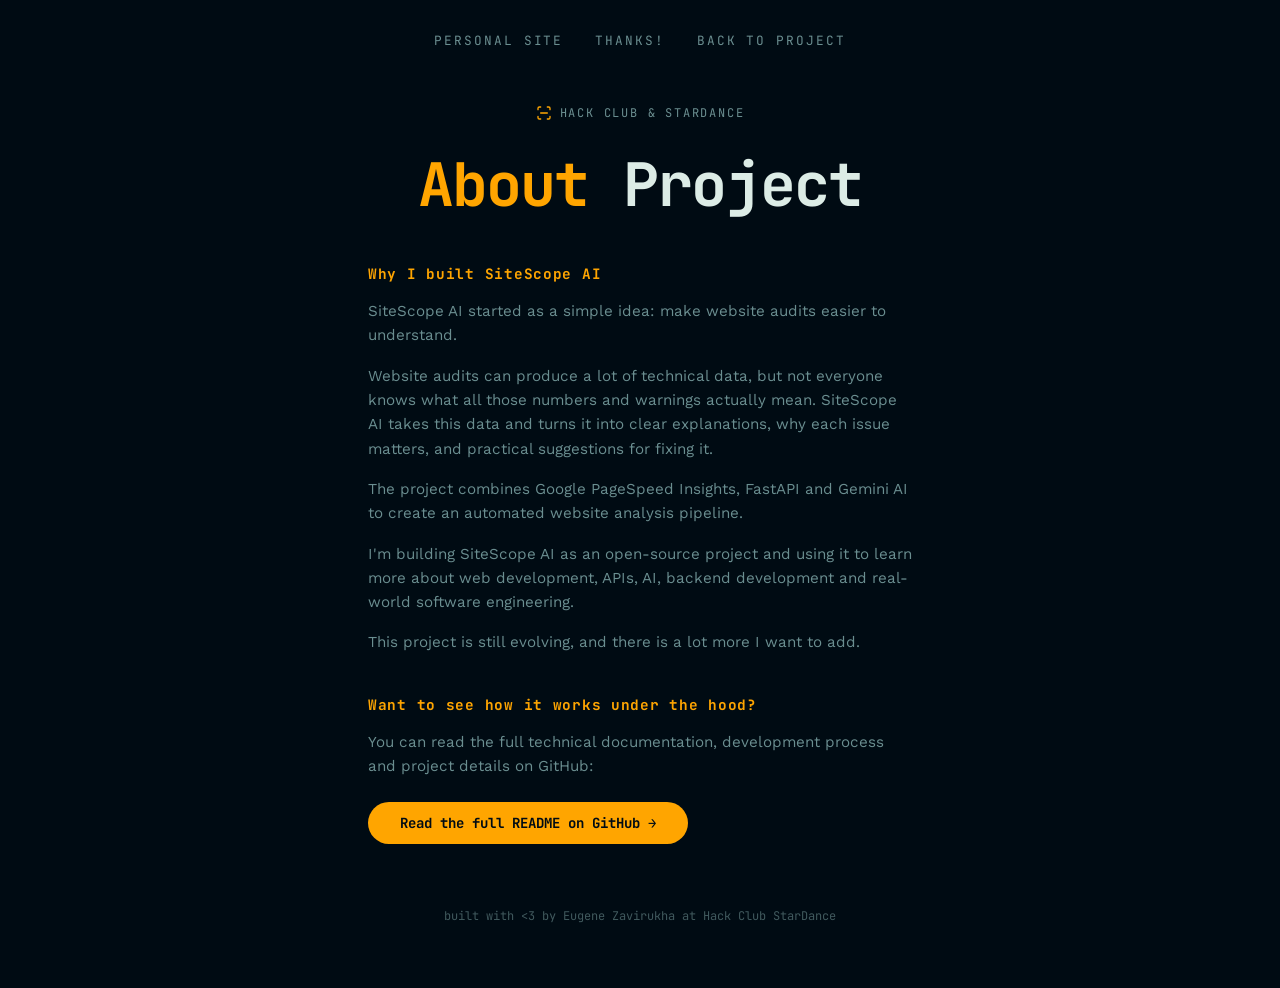
==== frontend/about.html @ 8275fba6 "feat: creat About Project and Thanks pages" ====
<!DOCTYPE html>
<html lang="en">
<head>
    <meta charset="UTF-8" />
    <meta name="viewport" content="width=device-width, initial-scale=1" />
    <title>SiteScope AI — Instant Website Audits</title>
    <meta name="description" content="Drop in any URL and get an instant audit of its SEO, performance, accessibility, and best practices — with a score and fixes." />
    <meta property="og:title" content="SiteScope AI — Instant Website Audits" />
    <meta property="og:description" content="Drop in any URL and get an instant audit of its SEO, performance, accessibility, and best practices." />
    <meta property="og:type" content="website" />
    <link rel="preconnect" href="https://fonts.googleapis.com" />
    <link rel="preconnect" href="https://fonts.gstatic.com" crossorigin />
    <link href="https://fonts.googleapis.com/css2?family=JetBrains+Mono:wght@400;600;700;800&family=Work+Sans:wght@400;500;600&display=swap" rel="stylesheet" />
    <link rel="stylesheet" href="style.css" />
</head>
<body>
    <div class="page">
        <div class="overlay"></div>
        <main class="container">
            <!-- Navigation -->
            <nav class="nav">
                <a href="#" class="nav-link">Personal Site</a>
                <a href="thanks.html" class="nav-link">Thanks!</a>
                <a href="index.html" class="nav-link">Back to Project</a>
            </nav>

            <!-- Header -->
            <div class="badge">
                <svg class="icon icon-primary" viewBox="0 0 24 24" fill="none" stroke="currentColor" stroke-width="2" stroke-linecap="round" stroke-linejoin="round"><path d="M3 7V5a2 2 0 0 1 2-2h2"/><path d="M17 3h2a2 2 0 0 1 2 2v2"/><path d="M21 17v2a2 2 0 0 1-2 2h-2"/><path d="M7 21H5a2 2 0 0 1-2-2v-2"/><path d="M7 12h10"/></svg>
                <span>Hack Club & Stardance</span>
            </div>

            <h1 class="title text-glow">
                <span class="text-primary">About </span><span>Project</span>
            </h1>

            <div class="about-content">
                <h2 class="about-heading">Why I built SiteScope AI</h2>
                <p class="about-text">SiteScope AI started as a simple idea: make website audits easier to understand.</p>
                <p class="about-text">Website audits can produce a lot of technical data, but not everyone knows what all those numbers and warnings actually mean. SiteScope AI takes this data and turns it into clear explanations, why each issue matters, and practical suggestions for fixing it.</p>
                <p class="about-text">The project combines Google PageSpeed Insights, FastAPI and Gemini AI to create an automated website analysis pipeline.</p>
                <p class="about-text">I'm building SiteScope AI as an open-source project and using it to learn more about web development, APIs, AI, backend development and real-world software engineering.</p>
                <p class="about-text">This project is still evolving, and there is a lot more I want to add.</p>

                <h2 class="about-heading">Want to see how it works under the hood?</h2>
                <p class="about-text">You can read the full technical documentation, development process and project details on GitHub:</p>

                <a href="https://github.com/ich-bin-eugenius/sitescope-ai#readme" class="btn-primary about-cta" target="_blank" rel="noopener">Read the full README on GitHub →</a>
            </div>

            <footer class="footer">built with <3 by Eugene Zavirukha at Hack Club StarDance</footer>
        </main>
    </div>

    <script src="script.js"></script>
</body>
</html>
---- frontend/style.css ----
/* Design tokens */
:root {
    --radius: 0.75rem;
    --background: oklch(0.14 0.03 230);
    --foreground: oklch(0.93 0.02 170);
    --card: oklch(0.18 0.035 225);
    --card-foreground: oklch(0.93 0.02 170);
    --primary: oklch(0.80 0.18 70);
    --primary-foreground: oklch(0.14 0.03 230);
    --muted: oklch(0.22 0.03 220);
    --muted-foreground: oklch(0.62 0.04 200);
    --destructive: oklch(0.65 0.22 25);
    --warning: oklch(0.82 0.16 85);
    --success: oklch(0.84 0.17 165);
    --border: oklch(0.28 0.035 215);
    --input: oklch(0.28 0.035 215);
    --font-display: "JetBrains Mono", monospace;
    --font-sans: "Work Sans", sans-serif;
}

* { box-sizing: border-box; border-color: var(--border); }

body {
    margin: 0;
    background-color: var(--background);
    color: var(--foreground);
    font-family: var(--font-sans);
}

/* Layout */
.container {
    position: relative;
    margin: 0 auto;
    max-width: 48rem;
    min-height: 100vh;
    display: flex;
    flex-direction: column;
    align-items: center;
    padding: 2rem 1rem 4rem;
}

/* Navigation */
.nav {
    display: flex;
    justify-content: center;
    align-items: center;
    gap: 2rem;
    margin-bottom: 3.5rem;
    font-family: var(--font-display);
    font-size: 0.8rem;
    letter-spacing: 0.15em;
    text-transform: uppercase;
    width: 100%;
}

.nav-link {
    color: var(--muted-foreground);
    text-decoration: none;
    transition: color 0.2s;
}

.nav-link:hover {
    color: var(--primary);
}

/* Header */
.badge {
    display: flex;
    align-items: center;
    gap: 0.5rem;
    font-family: var(--font-display);
    font-size: 0.75rem;
    letter-spacing: 0.15em;
    text-transform: uppercase;
    color: var(--muted-foreground);
}

.title {
    margin: 1.5rem 0 0;
    font-family: var(--font-display);
    font-size: 3rem;
    font-weight: 700;
    letter-spacing: -0.03em;
    text-align: center;
}
@media (min-width: 640px) { .title { font-size: 3.75rem; } }

.text-primary { color: var(--primary); }

.subtitle {
    margin-top: 1rem;
    max-width: 28rem;
    text-align: center;
    font-size: 0.95rem;
    color: var(--muted-foreground);
}

.icon { width: 1rem; height: 1rem; flex-shrink: 0; }
.icon-primary { color: var(--primary); }

/* Form */
.form {
    margin-top: 2.5rem;
    width: 100%;
    max-width: 36rem;
    display: flex;
    flex-direction: column;
    align-items: center;
    gap: 1rem;
}

.input-wrap {
  display: flex;
  align-items: center;
  gap: 0.5rem;
  width: 100%;
  border: 1px solid var(--input);
  border-radius: 9999px;
  background: var(--card);
  padding: 0.75rem 1.25rem;
  transition: border-color 0.2s, box-shadow 0.2s;
  color: var(--muted-foreground);
}
.input-wrap:focus-within {
  border-color: var(--primary);
  box-shadow: 0 0 0 3px color-mix(in oklab, var(--primary) 30%, transparent);
}

.input-wrap input {
  width: 100%;
  background: transparent;
  border: none;
  outline: none;
  font-family: var(--font-display);
  font-size: 0.875rem;
  color: var(--foreground);
}
.input-wrap input::placeholder { color: color-mix(in oklab, var(--muted-foreground) 60%, transparent); }
.input-wrap input:disabled { opacity: 0.6; }

.btn-primary {
  border: none;
  cursor: pointer;
  border-radius: 9999px;
  background: var(--primary);
  color: var(--primary-foreground);
  padding: 0.75rem 2rem;
  font-family: var(--font-display);
  font-size: 0.875rem;
  font-weight: 700;
  transition: box-shadow 0.2s, opacity 0.2s;
}
.btn-primary:hover:not(:disabled) { box-shadow: 0 0 30px -5px var(--primary); }
.btn-primary:disabled { cursor: not-allowed; opacity: 0.4; }

.btn-outline {
  display: flex;
  align-items: center;
  gap: 0.5rem;
  margin: 0 auto;
  cursor: pointer;
  border: 1px solid var(--border);
  border-radius: 9999px;
  background: var(--card);
  color: var(--foreground);
  padding: 0.625rem 1.5rem;
  font-family: var(--font-display);
  font-size: 0.75rem;
  font-weight: 600;
  transition: border-color 0.2s, color 0.2s;
}
.btn-outline:hover { border-color: var(--primary); color: var(--primary); }

.error {
  margin-top: 1.5rem;
  border: 1px solid color-mix(in oklab, var(--destructive) 40%, transparent);
  background: color-mix(in oklab, var(--destructive) 10%, transparent);
  color: var(--destructive);
  border-radius: var(--radius);
  padding: 0.5rem 1rem;
  font-family: var(--font-display);
  font-size: 0.75rem;
}

/* Scanning */
.scanning {
  margin-top: 3rem;
  width: 100%;
  max-width: 36rem;
  overflow: hidden;
  border: 1px solid var(--border);
  border-radius: var(--radius);
  background: var(--card);
}

.scan-bar { position: relative; height: 4px; overflow: hidden; background: var(--muted); }
.scan-bar-inner {
  position: absolute;
  inset: 0;
  background: color-mix(in oklab, var(--primary) 60%, transparent);
  animation: scan 2.4s ease-in-out infinite;
}

.scan-lines {
  padding: 1.25rem;
  font-family: var(--font-display);
  font-size: 0.75rem;
  display: flex;
  flex-direction: column;
  gap: 0.375rem;
}
.scan-lines p { margin: 0; color: var(--muted-foreground); }
.scan-lines .prompt { color: var(--primary); }
.cursor {
  display: inline-block;
  margin-left: 0.25rem;
  width: 0.4rem;
  height: 0.75rem;
  vertical-align: middle;
  background: var(--primary);
  animation: blink 1s step-end infinite;
}

/* Results */
.results {
  margin-top: 3rem;
  width: 100%;
  display: flex;
  flex-direction: column;
  gap: 2rem;
}

.report-card {
  display: flex;
  flex-direction: column;
  align-items: center;
  gap: 1.5rem;
  border: 1px solid var(--border);
  border-radius: var(--radius);
  background: var(--card);
  padding: 2rem;
}
@media (min-width: 640px) {
  .report-card { flex-direction: row; justify-content: space-between; }
}

.report-info { min-width: 0; text-align: center; }
@media (min-width: 640px) { .report-info { text-align: left; } }

.label {
  margin: 0;
  font-family: var(--font-display);
  font-size: 0.75rem;
  letter-spacing: 0.15em;
  text-transform: uppercase;
  color: var(--muted-foreground);
}

.report-url {
  margin: 0.25rem 0 0;
  font-family: var(--font-display);
  font-size: 1.125rem;
  font-weight: 600;
  overflow: hidden;
  text-overflow: ellipsis;
  white-space: nowrap;
}

.report-title {
  margin: 0.25rem 0 0;
  font-size: 0.875rem;
  color: var(--muted-foreground);
  overflow: hidden;
  text-overflow: ellipsis;
  white-space: nowrap;
}

.report-meta {
  margin-top: 1rem;
  display: flex;
  flex-wrap: wrap;
  justify-content: center;
  gap: 1rem;
  font-family: var(--font-display);
  font-size: 0.75rem;
  color: var(--muted-foreground);
}
@media (min-width: 640px) { .report-meta { justify-content: flex-start; } }

/* Score ring */
.score-ring { position: relative; width: 180px; height: 180px; flex-shrink: 0; }
.ring-svg { transform: rotate(-90deg); }
.ring-bg { stroke: var(--muted); }
.ring-fg {
  transition: stroke-dashoffset 1.2s ease-out;
}
.score-center {
  position: absolute;
  inset: 0;
  display: flex;
  flex-direction: column;
  align-items: center;
  justify-content: center;
}
.score-number { font-family: var(--font-display); font-size: 3rem; font-weight: 700; }
.score-label {
  font-family: var(--font-display);
  font-size: 0.75rem;
  letter-spacing: 0.15em;
  text-transform: uppercase;
  color: var(--muted-foreground);
}

/* Category bars */
.category-bars {
  display: grid;
  grid-template-columns: 1fr;
  gap: 0.75rem;
}
@media (min-width: 640px) { .category-bars { grid-template-columns: 1fr 1fr; } }

.cat-bar {
  border: 1px solid var(--border);
  border-radius: var(--radius);
  background: var(--card);
  padding: 1rem;
}
.cat-bar-head { display: flex; align-items: center; justify-content: space-between; }
.cat-bar-name {
  display: flex;
  align-items: center;
  gap: 0.5rem;
  font-family: var(--font-display);
  font-size: 0.875rem;
  font-weight: 600;
}
.cat-bar-score { font-family: var(--font-display); font-size: 1.125rem; font-weight: 700; }
.cat-bar-track {
  margin-top: 0.75rem;
  height: 6px;
  overflow: hidden;
  border-radius: 9999px;
  background: var(--muted);
}
.cat-bar-fill {
  height: 100%;
  border-radius: 9999px;
  width: 0;
  transition: width 1s ease-out;
}

/* Findings */
#category-sections { display: flex; flex-direction: column; gap: 2rem; }
.cat-section h2 {
  display: flex;
  align-items: center;
  gap: 0.5rem;
  margin: 0;
  font-family: var(--font-display);
  font-size: 0.875rem;
  font-weight: 700;
  letter-spacing: 0.05em;
  text-transform: uppercase;
}
.cat-section h2 .cat-section-score { margin-left: auto; }

.findings { list-style: none; margin: 0.75rem 0 0; padding: 0; display: flex; flex-direction: column; gap: 0.5rem; }
.finding {
  display: flex;
  align-items: flex-start;
  gap: 0.75rem;
  border: 1px solid var(--border);
  border-radius: calc(var(--radius) - 2px);
  background: var(--card);
  padding: 0.75rem 1rem;
}
.finding .icon { margin-top: 0.15rem; }
.finding-title { margin: 0; font-size: 0.875rem; font-weight: 600; }
.finding-detail { margin: 0.15rem 0 0; font-size: 0.75rem; color: var(--muted-foreground); }

/* Score colors */
.score-good { color: var(--success); }
.score-ok { color: var(--warning); }
.score-bad { color: var(--destructive); }
.stroke-good { stroke: var(--success); }
.stroke-ok { stroke: var(--warning); }
.stroke-bad { stroke: var(--destructive); }
.fill-good { background: var(--success); }
.fill-ok { background: var(--warning); }
.fill-bad { background: var(--destructive); }

/* About page content */
.about-content {
  margin-top: 2.5rem;
  width: 100%;
  max-width: 34rem;
  display: flex;
  flex-direction: column;
  gap: 1rem;
}

.about-heading {
  margin: 1.5rem 0 0;
  font-family: var(--font-display);
  font-size: 0.9rem;
  font-weight: 700;
  letter-spacing: 0.05em;
  color: var(--primary);
}
.about-heading:first-child { margin-top: 0; }

.about-text {
  margin: 0;
  font-size: 0.95rem;
  line-height: 1.6;
  color: var(--muted-foreground);
}

.about-cta {
  align-self: flex-start;
  margin-top: 0.5rem;
  text-decoration: none;
  display: inline-flex;
}

/* Thanks page */
.thanks-links {
  margin-top: 2rem;
  display: flex;
  flex-wrap: wrap;
  justify-content: center;
  gap: 1rem;
}
.thanks-links a { text-decoration: none; }

.made-with {
  margin-top: 2rem;
  font-family: var(--font-display);
  font-size: 0.75rem;
  color: var(--muted-foreground);
  text-align: center;
}

/* Footer */
.footer {
  margin-top: auto;
  padding-top: 4rem;
  font-family: var(--font-display);
  font-size: 0.75rem;
  color: color-mix(in oklab, var(--muted-foreground) 60%, transparent);
}

.hidden { display: none !important; }

/* Animations */
@keyframes scan {
  0%, 100% { transform: translateY(-100%); }
  50% { transform: translateY(100%); }
}
@keyframes blink {
  0%, 100% { opacity: 1; }
  50% { opacity: 0; }
}
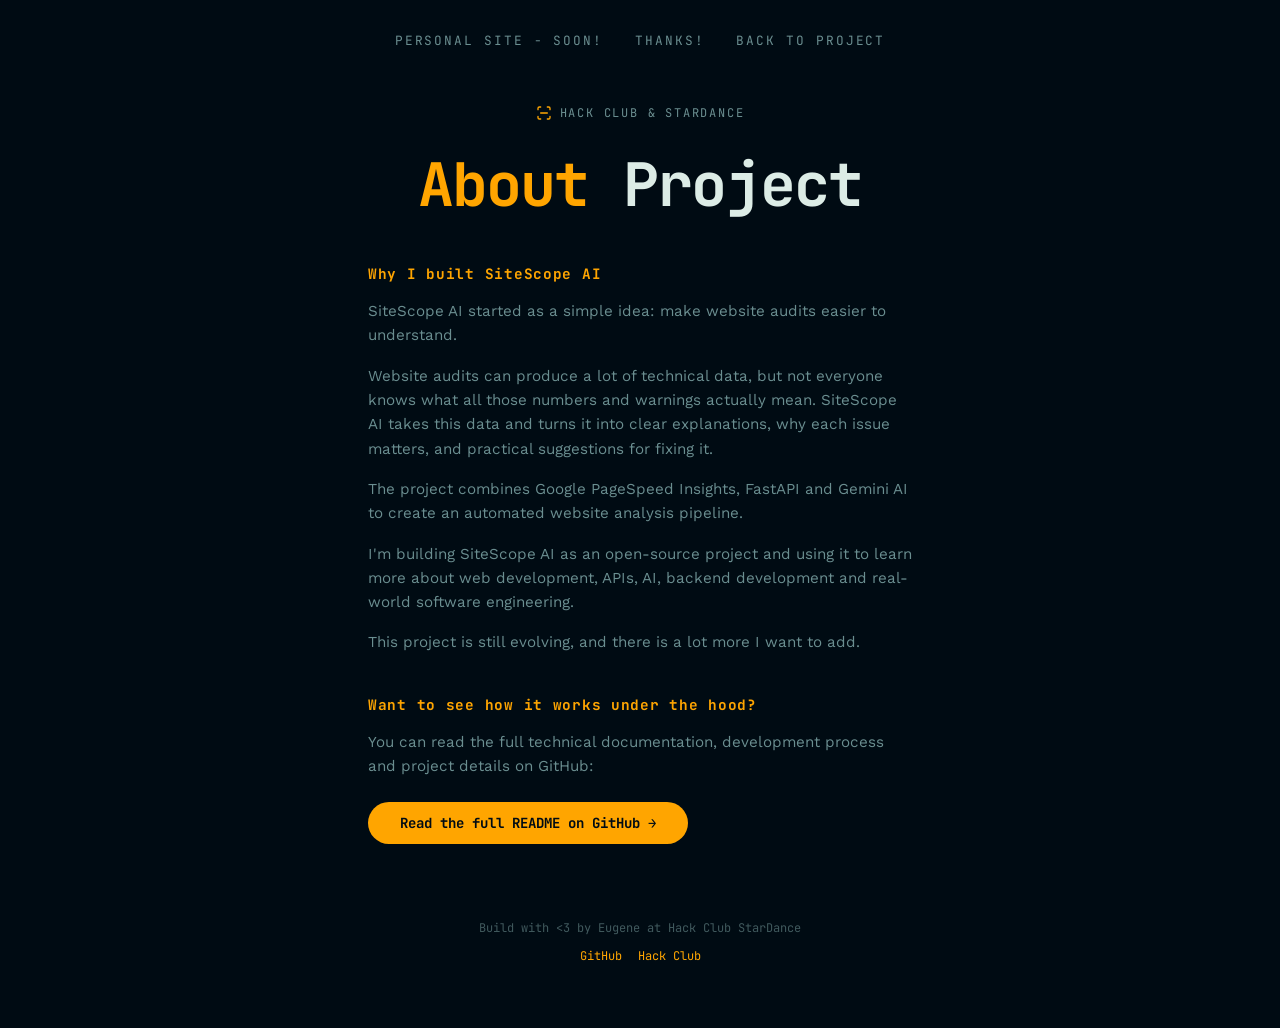
==== commit b6fb0b84: "feat: update nav and footer" ====
--- a/frontend/about.html
+++ b/frontend/about.html
@@ -19,7 +19,7 @@
         <main class="container">
             <!-- Navigation -->
             <nav class="nav">
-                <a href="#" class="nav-link">Personal Site</a>
+                <a href="#" class="nav-link">Personal Site - SOON!</a>
                 <a href="thanks.html" class="nav-link">Thanks!</a>
                 <a href="index.html" class="nav-link">Back to Project</a>
             </nav>
@@ -48,7 +48,14 @@
                 <a href="https://github.com/ich-bin-eugenius/sitescope-ai#readme" class="btn-primary about-cta" target="_blank" rel="noopener">Read the full README on GitHub →</a>
             </div>
 
-            <footer class="footer">built with <3 by Eugene Zavirukha at Hack Club StarDance</footer>
+            <!-- Footer -->
+            <footer class="footer">
+                <p>Build with <3 by Eugene at Hack Club StarDance</p>
+                <div class="footer-links">
+                    <a href="https://github.com/ich-bin-eugenius" target="_blank">GitHub</a>
+                    <a href="https://hackclub.com" target="_blank">Hack Club</a>
+                </div>
+            </footer>
         </main>
     </div>
 
--- a/frontend/style.css
+++ b/frontend/style.css
@@ -11,6 +11,7 @@
     --muted-foreground: oklch(0.62 0.04 200);
     --destructive: oklch(0.65 0.22 25);
     --warning: oklch(0.82 0.16 85);
+    --warning: oklch(0.82 0.16 85);
     --success: oklch(0.84 0.17 165);
     --border: oklch(0.28 0.035 215);
     --input: oklch(0.28 0.035 215);
@@ -450,6 +451,14 @@
   color: color-mix(in oklab, var(--muted-foreground) 60%, transparent);
 }
 
+.footer-links {
+    margin-top: 0.5rem;
+    display: flex;
+    justify-content: center;
+    gap: 1rem;
+}
+.footer-links a { color: var(--primary); text-decoration: none; }
+
 .hidden { display: none !important; }
 
 /* Animations */
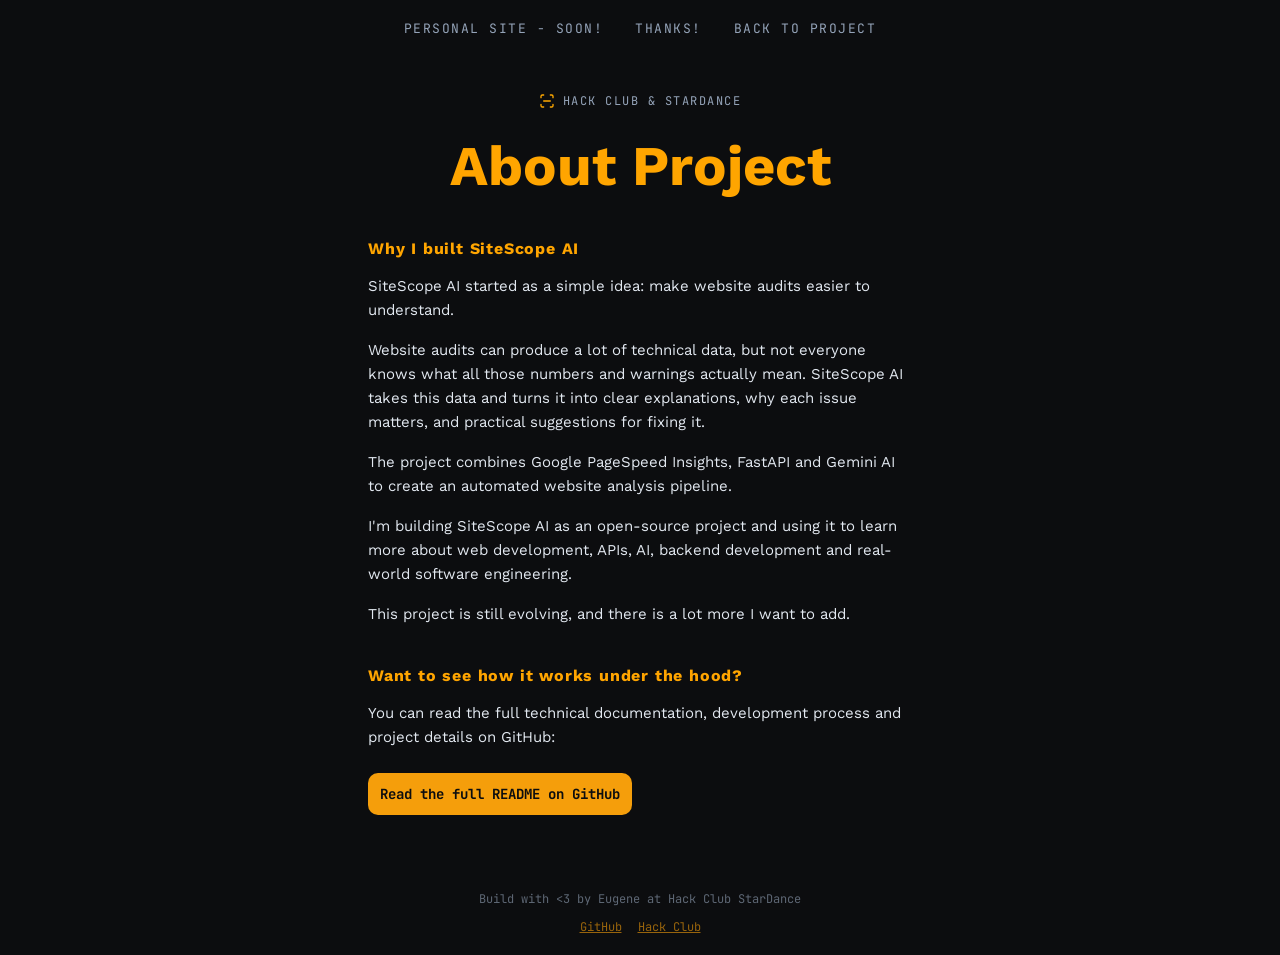
==== commit 57e2009b: "feat: update frontend" ====
--- a/frontend/about.html
+++ b/frontend/about.html
@@ -2,12 +2,8 @@
 <html lang="en">
 <head>
     <meta charset="UTF-8" />
-    <meta name="viewport" content="width=device-width, initial-scale=1" />
-    <title>SiteScope AI — Instant Website Audits</title>
-    <meta name="description" content="Drop in any URL and get an instant audit of its SEO, performance, accessibility, and best practices — with a score and fixes." />
-    <meta property="og:title" content="SiteScope AI — Instant Website Audits" />
-    <meta property="og:description" content="Drop in any URL and get an instant audit of its SEO, performance, accessibility, and best practices." />
-    <meta property="og:type" content="website" />
+    <title>SiteScope AI - Website Audits</title>
+    <!-- Font -->
     <link rel="preconnect" href="https://fonts.googleapis.com" />
     <link rel="preconnect" href="https://fonts.gstatic.com" crossorigin />
     <link href="https://fonts.googleapis.com/css2?family=JetBrains+Mono:wght@400;600;700;800&family=Work+Sans:wght@400;500;600&display=swap" rel="stylesheet" />
@@ -26,7 +22,7 @@
 
             <!-- Header -->
             <div class="badge">
-                <svg class="icon icon-primary" viewBox="0 0 24 24" fill="none" stroke="currentColor" stroke-width="2" stroke-linecap="round" stroke-linejoin="round"><path d="M3 7V5a2 2 0 0 1 2-2h2"/><path d="M17 3h2a2 2 0 0 1 2 2v2"/><path d="M21 17v2a2 2 0 0 1-2 2h-2"/><path d="M7 21H5a2 2 0 0 1-2-2v-2"/><path d="M7 12h10"/></svg>
+                <img src="svg/scan.svg" alt="world" height="16" width="16" />
                 <span>Hack Club & Stardance</span>
             </div>
 
@@ -45,15 +41,15 @@
                 <h2 class="about-heading">Want to see how it works under the hood?</h2>
                 <p class="about-text">You can read the full technical documentation, development process and project details on GitHub:</p>
 
-                <a href="https://github.com/ich-bin-eugenius/sitescope-ai#readme" class="btn-primary about-cta" target="_blank" rel="noopener">Read the full README on GitHub →</a>
+                <a href="https://github.com/ich-bin-eugenius/sitescope-ai#readme" class="btn-primary about-cta">Read the full README on GitHub</a>
             </div>
 
             <!-- Footer -->
             <footer class="footer">
                 <p>Build with <3 by Eugene at Hack Club StarDance</p>
                 <div class="footer-links">
-                    <a href="https://github.com/ich-bin-eugenius" target="_blank">GitHub</a>
-                    <a href="https://hackclub.com" target="_blank">Hack Club</a>
+                    <a href="https://github.com/ich-bin-eugenius">GitHub</a>
+                    <a href="https://hackclub.com">Hack Club</a>
                 </div>
             </footer>
         </main>
--- a/frontend/style.css
+++ b/frontend/style.css
@@ -1,472 +1,517 @@
-/* Design tokens */
-:root {
-    --radius: 0.75rem;
-    --background: oklch(0.14 0.03 230);
-    --foreground: oklch(0.93 0.02 170);
-    --card: oklch(0.18 0.035 225);
-    --card-foreground: oklch(0.93 0.02 170);
-    --primary: oklch(0.80 0.18 70);
-    --primary-foreground: oklch(0.14 0.03 230);
-    --muted: oklch(0.22 0.03 220);
-    --muted-foreground: oklch(0.62 0.04 200);
-    --destructive: oklch(0.65 0.22 25);
-    --warning: oklch(0.82 0.16 85);
-    --warning: oklch(0.82 0.16 85);
-    --success: oklch(0.84 0.17 165);
-    --border: oklch(0.28 0.035 215);
-    --input: oklch(0.28 0.035 215);
-    --font-display: "JetBrains Mono", monospace;
-    --font-sans: "Work Sans", sans-serif;
-}
-
-* { box-sizing: border-box; border-color: var(--border); }
+* {
+    box-sizing: border-box;
+    border-color: #262a33;
+}
 
 body {
     margin: 0;
-    background-color: var(--background);
-    color: var(--foreground);
-    font-family: var(--font-sans);
-}
-
-/* Layout */
+    background: #0c0d0f;
+    color: #e2e8f0;
+    font-family: "Work Sans", sans-serif;
+}
+
 .container {
+    width: 100%;
+    max-width: 800px;
+    margin: auto;
+    padding: 20px;
+    min-height: 100%;
+    display: flex;
+    flex-direction: column;
+    align-items: center;
+}
+
+/* nav */
+.nav {
+    display: flex;
+    justify-content: center;
+    gap: 32px;
+    margin-bottom: 56px;
+    font-family: "JetBrains Mono", monospace;
+    font-size: 13px;
+    text-transform: uppercase;
+    letter-spacing: 1.5px;
+}
+.nav-link {
+    text-decoration: none;
+    color: #94a3b8;
+}
+
+.nav-link:hover {
+    color: #f59e0b;
+}
+
+/* header */
+.badge {
+    display: flex;
+    gap: 8px;
+    font-family: "JetBrains Mono", monospace;
+    font-size: 12px;
+    text-transform: uppercase;
+    letter-spacing: 1.5px;
+    color: #94a3b8;
+}
+
+.icon {
+    width: 16px;
+    height: 16px;
+}
+
+.title {
+    margin: 24px 0 0;
+    text-align: center;
+    font-size: 48px;
+    font-weight: 700;
+    color: #ffa500;
+}
+
+.subtitle {
+    max-width: 448px;
+    margin: 16px 0 0;
+    text-align: center;
+    font-size: 16px;
+    color: #94a3b8;
+}
+
+/* url input form */
+.form {
+    width: 100%;
+    max-width: 576px;
+    margin-top: 40px;
+    display: flex;
+    flex-direction: column;
+    align-items: center;
+    gap: 16px;
+}
+
+.input-wrap {
+    width: 100%;
+    display: flex;
+    align-items: center;
+    gap: 8px;
+    padding: 12px;
+    border: 1px solid #262a33;
+    border-radius: 6px;
+    background: #141619;
+    color: #94a3b8;
+}
+
+.input-wrap:focus-within {
+    border-color: #f59e0b;
+}
+
+input {
+    width: 100%;
+    background: none;
+    border: none;
+    outline: none;
+    color: #e2e8f0;
+    font-family: "JetBrains Mono", monospace;
+    font-size: 14px;
+}
+
+.btn-outline {
+    padding: 12px;
+    border: none;
+    border-radius: 10px;
+    background: #94a3b8;
+    color: #0c0d0f;
+    font-family: "JetBrains Mono", monospace;
+    font-size: 14px;
+    font-weight: 700;
+    cursor: pointer;
+}
+
+.btn-primary {
+    padding: 12px;
+    border: none;
+    border-radius: 10px;
+    background: #f59e0b;
+    color: #0c0d0f;
+    font-family: "JetBrains Mono", monospace;
+    font-size: 14px;
+    font-weight: 700;
+    cursor: pointer;
+}
+
+.error {
+    max-width: 576px;
+    margin-top: 24px;
+    padding: 8px 16px;
+    text-align: center;
+    border: 1px solid #ef44444d;
+    border-radius: 6px;
+    background: #ef44441a;
+    color: #ef4444;
+    font-size: 12px;
+}
+
+/* scanning state */
+.scanning {
+    width: 100%;
+    max-width: 576px;
+    margin-top: 40px;
+    overflow: hidden;
+    border: 1px solid #262a33;
+    border-radius: 6px;
+    background: #141619;
+}
+
+.scan-lines {
+    padding: 20px;
+    display: flex;
+    flex-direction: column;
+    gap: 6px;
+    font-family: "JetBrains Mono", monospace;
+    font-size: 12px;
+    color: #94a3b8;
+}
+
+.scan-lines p {
+    margin: 0;
+}
+
+/* results screen */
+.results {
+    width: 100%;
+    margin-top: 40px;
+    display: flex;
+    flex-direction: column;
+    align-items: center;
+    gap: 32px;
+}
+
+.report-card {
+    width: 100%;
+    padding: 32px;
+    display: flex;
+    flex-direction: column;
+    align-items: center;
+    gap: 24px;
+    border: 1px solid #262a33;
+    border-radius: 6px;
+    background: #141619;
+}
+
+.report-info {
+    min-width: 0;
+    text-align: center;
+}
+
+.label {
+    margin: 0;
+    font-family: "JetBrains Mono", monospace;
+    font-size: 12px;
+    text-transform: uppercase;
+    letter-spacing: 0.1em;
+    color: #94a3b8;
+}
+
+.report-url {
+    margin: 4px 0 0;
+    overflow: hidden;
+    white-space: nowrap;
+    text-overflow: ellipsis;
+    font-family: "JetBrains Mono", monospace;
+    font-size: 18px;
+    font-weight: 600;
+    color: #94a3b8;
+}
+
+.report-title {
+    margin: 4px 0 0;
+    overflow: hidden;
+    white-space: nowrap;
+    text-overflow: ellipsis;
+    font-family: "JetBrains Mono", monospace;
+    font-size: 14px;
+    color: #94a3b8;
+}
+
+.report-meta {
+    display: flex;
+    justify-content: center;
+    gap: 16px;
+    margin-top: 16px;
+    font-family: "JetBrains Mono", monospace;
+    font-size: 12px;
+    color: #94a3b8;
+}
+
+/* score ring */
+.score-ring {
     position: relative;
-    margin: 0 auto;
-    max-width: 48rem;
-    min-height: 100vh;
-    display: flex;
-    flex-direction: column;
-    align-items: center;
-    padding: 2rem 1rem 4rem;
-}
-
-/* Navigation */
-.nav {
-    display: flex;
+    width: 160px;
+    height: 160px;
+    flex-shrink: 0;
+}
+
+.ring-svg {
+    transform: rotate(-90deg);
+}
+
+.ring-bg {
+    stroke: #262a33;
+}
+
+.ring-fg {
+    transition: stroke-dashoffset 1s ease-out;
+}
+
+.score-center {
+    position: absolute;
+    inset: 0;
+    display: flex;
+    flex-direction: column;
+    align-items: center;
     justify-content: center;
-    align-items: center;
-    gap: 2rem;
-    margin-bottom: 3.5rem;
-    font-family: var(--font-display);
-    font-size: 0.8rem;
-    letter-spacing: 0.15em;
+}
+
+.score-number {
+    font-family: "JetBrains Mono", monospace;
+    font-size: 40px;
+    font-weight: 700;
+}
+
+.score-label {
+    font-family: "JetBrains Mono", monospace;
+    font-size: 11px;
     text-transform: uppercase;
-    width: 100%;
-}
-
-.nav-link {
-    color: var(--muted-foreground);
-    text-decoration: none;
-    transition: color 0.2s;
-}
-
-.nav-link:hover {
-    color: var(--primary);
-}
-
-/* Header */
-.badge {
-    display: flex;
-    align-items: center;
-    gap: 0.5rem;
-    font-family: var(--font-display);
-    font-size: 0.75rem;
-    letter-spacing: 0.15em;
+}
+
+/* category score bars */
+.category-bars {
+    width: 100%;
+    display: grid;
+    gap: 12px;
+}
+
+.cat-bar {
+    padding: 16px;
+    border: 1px solid #262a33;
+    border-radius: 6px;
+    background: #141619;
+}
+
+.cat-bar-head {
+    display: flex;
+    align-items: center;
+    justify-content: space-between;
+}
+
+.cat-bar-name {
+    display: flex;
+    align-items: center;
+    gap: 8px;
+    font-family: "JetBrains Mono", monospace;
+    font-size: 14px;
+    font-weight: 600;
+}
+
+.cat-bar-score {
+    font-family: "JetBrains Mono", monospace;
+    font-size: 18px;
+    font-weight: 700;
+}
+
+.cat-bar-track {
+    height: 4px;
+    margin-top: 192px;
+    border-radius: 2px;
+    background: #262a33;
+}
+
+.cat-bar-fill {
+    width: 0;
+    height: 100%;
+    border-radius: 2px;
+    transition: width 0.8s ease-out;
+}
+
+/* per-category findings list */
+#category-sections {
+    width: 100%;
+    display: flex;
+    flex-direction: column;
+    gap: 32px;
+}
+
+.cat-section h2 {
+    margin: 0;
+    display: flex;
+    align-items: center;
+    justify-content: space-between;
+    font-family: "JetBrains Mono", monospace;
+    font-size: 14px;
+    font-weight: 700;
     text-transform: uppercase;
-    color: var(--muted-foreground);
-}
-
-.title {
-    margin: 1.5rem 0 0;
-    font-family: var(--font-display);
-    font-size: 3rem;
-    font-weight: 700;
-    letter-spacing: -0.03em;
-    text-align: center;
-}
-@media (min-width: 640px) { .title { font-size: 3.75rem; } }
-
-.text-primary { color: var(--primary); }
-
-.subtitle {
-    margin-top: 1rem;
-    max-width: 28rem;
-    text-align: center;
-    font-size: 0.95rem;
-    color: var(--muted-foreground);
-}
-
-.icon { width: 1rem; height: 1rem; flex-shrink: 0; }
-.icon-primary { color: var(--primary); }
-
-/* Form */
-.form {
-    margin-top: 2.5rem;
-    width: 100%;
-    max-width: 36rem;
-    display: flex;
-    flex-direction: column;
-    align-items: center;
-    gap: 1rem;
-}
-
-.input-wrap {
-  display: flex;
-  align-items: center;
-  gap: 0.5rem;
+}
+
+.findings {
+    width: 100%;
+    margin: 12px 0 0;
+    padding: 0;
+    list-style: none;
+    display: flex;
+    flex-direction: column;
+    gap: 8px;
+}
+
+.finding {
+    width: 100%;
+    padding: 12px 16px;
+    display: flex;
+    align-items: flex-start;
+    justify-content: space-between;
+    gap: 12px;
+    border: 1px solid #262a33;
+    border-radius: 6px;
+    background: #141619;
+}
+
+.finding .icon {
+    margin-top: 3px;
+}
+
+.finding-title {
+    margin: 0;
+    font-size: 14px;
+    font-weight: 600;
+}
+
+.finding-detail {
+    font-size: 12px;
+    color: #94a3b8;
+}
+
+.finding-why {
+    font-size: 12px;
+    color: #94a3b8;
+}
+
+.finding-fix {
+    font-size: 12px;
+    color: #94a3b8;
+}
+
+.finding-why strong {
+    color: #e2e8f0;
+}
+
+.finding-fix strong {
+    color: #e2e8f0;
+}
+
+/* score/severity colors - keep these grouped, they're a set */
+.score-good, .stroke-good { color: #10b981; stroke: #10b981; }
+.score-ok, .stroke-ok { color: #fbbf24; stroke: #fbbf24; }
+.score-bad, .stroke-bad { color: #ef4444; stroke: #ef4444; }
+.fill-good { background: #10b981; }
+.fill-ok { background: #fbbf24; }
+.fill-bad { background: #ef4444; }
+
+/* About page content */
+.about-content {
+  margin-top: 40px;
   width: 100%;
-  border: 1px solid var(--input);
-  border-radius: 9999px;
-  background: var(--card);
-  padding: 0.75rem 1.25rem;
-  transition: border-color 0.2s, box-shadow 0.2s;
-  color: var(--muted-foreground);
-}
-.input-wrap:focus-within {
-  border-color: var(--primary);
-  box-shadow: 0 0 0 3px color-mix(in oklab, var(--primary) 30%, transparent);
-}
-
-.input-wrap input {
-  width: 100%;
-  background: transparent;
-  border: none;
-  outline: none;
-  font-family: var(--font-display);
-  font-size: 0.875rem;
-  color: var(--foreground);
-}
-.input-wrap input::placeholder { color: color-mix(in oklab, var(--muted-foreground) 60%, transparent); }
-.input-wrap input:disabled { opacity: 0.6; }
-
-.btn-primary {
-  border: none;
-  cursor: pointer;
-  border-radius: 9999px;
-  background: var(--primary);
-  color: var(--primary-foreground);
-  padding: 0.75rem 2rem;
-  font-family: var(--font-display);
-  font-size: 0.875rem;
-  font-weight: 700;
-  transition: box-shadow 0.2s, opacity 0.2s;
-}
-.btn-primary:hover:not(:disabled) { box-shadow: 0 0 30px -5px var(--primary); }
-.btn-primary:disabled { cursor: not-allowed; opacity: 0.4; }
-
-.btn-outline {
-  display: flex;
-  align-items: center;
-  gap: 0.5rem;
-  margin: 0 auto;
-  cursor: pointer;
-  border: 1px solid var(--border);
-  border-radius: 9999px;
-  background: var(--card);
-  color: var(--foreground);
-  padding: 0.625rem 1.5rem;
-  font-family: var(--font-display);
-  font-size: 0.75rem;
-  font-weight: 600;
-  transition: border-color 0.2s, color 0.2s;
-}
-.btn-outline:hover { border-color: var(--primary); color: var(--primary); }
-
-.error {
-  margin-top: 1.5rem;
-  border: 1px solid color-mix(in oklab, var(--destructive) 40%, transparent);
-  background: color-mix(in oklab, var(--destructive) 10%, transparent);
-  color: var(--destructive);
-  border-radius: var(--radius);
-  padding: 0.5rem 1rem;
-  font-family: var(--font-display);
-  font-size: 0.75rem;
-}
-
-/* Scanning */
-.scanning {
-  margin-top: 3rem;
-  width: 100%;
-  max-width: 36rem;
-  overflow: hidden;
-  border: 1px solid var(--border);
-  border-radius: var(--radius);
-  background: var(--card);
-}
-
-.scan-bar { position: relative; height: 4px; overflow: hidden; background: var(--muted); }
-.scan-bar-inner {
-  position: absolute;
-  inset: 0;
-  background: color-mix(in oklab, var(--primary) 60%, transparent);
-  animation: scan 2.4s ease-in-out infinite;
-}
-
-.scan-lines {
-  padding: 1.25rem;
-  font-family: var(--font-display);
-  font-size: 0.75rem;
+  max-width: 544px;
   display: flex;
   flex-direction: column;
-  gap: 0.375rem;
-}
-.scan-lines p { margin: 0; color: var(--muted-foreground); }
-.scan-lines .prompt { color: var(--primary); }
-.cursor {
-  display: inline-block;
-  margin-left: 0.25rem;
-  width: 0.4rem;
-  height: 0.75rem;
-  vertical-align: middle;
-  background: var(--primary);
-  animation: blink 1s step-end infinite;
-}
-
-/* Results */
-.results {
-  margin-top: 3rem;
-  width: 100%;
-  display: flex;
-  flex-direction: column;
-  gap: 2rem;
-}
-
-.report-card {
-  display: flex;
-  flex-direction: column;
-  align-items: center;
-  gap: 1.5rem;
-  border: 1px solid var(--border);
-  border-radius: var(--radius);
-  background: var(--card);
-  padding: 2rem;
-}
-@media (min-width: 640px) {
-  .report-card { flex-direction: row; justify-content: space-between; }
-}
-
-.report-info { min-width: 0; text-align: center; }
-@media (min-width: 640px) { .report-info { text-align: left; } }
-
-.label {
+  gap: 16px;
+}
+
+.about-heading {
+  margin: 24px 0 0;
+  font-size: 16px;
+  font-weight: 700;
+  letter-spacing: 0.05em;
+  color: #ffa500;
+}
+.about-heading:first-child { margin-top: 0; }
+
+.about-text {
   margin: 0;
-  font-family: var(--font-display);
-  font-size: 0.75rem;
-  letter-spacing: 0.15em;
-  text-transform: uppercase;
-  color: var(--muted-foreground);
-}
-
-.report-url {
-  margin: 0.25rem 0 0;
-  font-family: var(--font-display);
-  font-size: 1.125rem;
-  font-weight: 600;
-  overflow: hidden;
-  text-overflow: ellipsis;
-  white-space: nowrap;
-}
-
-.report-title {
-  margin: 0.25rem 0 0;
-  font-size: 0.875rem;
-  color: var(--muted-foreground);
-  overflow: hidden;
-  text-overflow: ellipsis;
-  white-space: nowrap;
-}
-
-.report-meta {
-  margin-top: 1rem;
+  font-size: 15px;
+  line-height: 1.6;
+}
+
+.about-cta {
+  align-self: flex-start;
+  margin-top: 8px;
+  text-decoration: none;
+  display: inline-flex;
+}
+
+/* Thanks page */
+.thanks-links {
+  margin-top: 32px;
   display: flex;
   flex-wrap: wrap;
   justify-content: center;
-  gap: 1rem;
-  font-family: var(--font-display);
-  font-size: 0.75rem;
-  color: var(--muted-foreground);
-}
-@media (min-width: 640px) { .report-meta { justify-content: flex-start; } }
-
-/* Score ring */
-.score-ring { position: relative; width: 180px; height: 180px; flex-shrink: 0; }
-.ring-svg { transform: rotate(-90deg); }
-.ring-bg { stroke: var(--muted); }
-.ring-fg {
-  transition: stroke-dashoffset 1.2s ease-out;
-}
-.score-center {
-  position: absolute;
-  inset: 0;
-  display: flex;
-  flex-direction: column;
-  align-items: center;
-  justify-content: center;
-}
-.score-number { font-family: var(--font-display); font-size: 3rem; font-weight: 700; }
-.score-label {
-  font-family: var(--font-display);
-  font-size: 0.75rem;
-  letter-spacing: 0.15em;
-  text-transform: uppercase;
-  color: var(--muted-foreground);
-}
-
-/* Category bars */
-.category-bars {
-  display: grid;
-  grid-template-columns: 1fr;
-  gap: 0.75rem;
-}
-@media (min-width: 640px) { .category-bars { grid-template-columns: 1fr 1fr; } }
-
-.cat-bar {
-  border: 1px solid var(--border);
-  border-radius: var(--radius);
-  background: var(--card);
-  padding: 1rem;
-}
-.cat-bar-head { display: flex; align-items: center; justify-content: space-between; }
-.cat-bar-name {
-  display: flex;
-  align-items: center;
-  gap: 0.5rem;
-  font-family: var(--font-display);
-  font-size: 0.875rem;
-  font-weight: 600;
-}
-.cat-bar-score { font-family: var(--font-display); font-size: 1.125rem; font-weight: 700; }
-.cat-bar-track {
-  margin-top: 0.75rem;
-  height: 6px;
-  overflow: hidden;
-  border-radius: 9999px;
-  background: var(--muted);
-}
-.cat-bar-fill {
-  height: 100%;
-  border-radius: 9999px;
-  width: 0;
-  transition: width 1s ease-out;
-}
-
-/* Findings */
-#category-sections { display: flex; flex-direction: column; gap: 2rem; }
-.cat-section h2 {
-  display: flex;
-  align-items: center;
-  gap: 0.5rem;
-  margin: 0;
-  font-family: var(--font-display);
-  font-size: 0.875rem;
-  font-weight: 700;
-  letter-spacing: 0.05em;
-  text-transform: uppercase;
-}
-.cat-section h2 .cat-section-score { margin-left: auto; }
-
-.findings { list-style: none; margin: 0.75rem 0 0; padding: 0; display: flex; flex-direction: column; gap: 0.5rem; }
-.finding {
-  display: flex;
-  align-items: flex-start;
-  gap: 0.75rem;
-  border: 1px solid var(--border);
-  border-radius: calc(var(--radius) - 2px);
-  background: var(--card);
-  padding: 0.75rem 1rem;
-}
-.finding .icon { margin-top: 0.15rem; }
-.finding-title { margin: 0; font-size: 0.875rem; font-weight: 600; }
-.finding-detail { margin: 0.15rem 0 0; font-size: 0.75rem; color: var(--muted-foreground); }
-
-/* Score colors */
-.score-good { color: var(--success); }
-.score-ok { color: var(--warning); }
-.score-bad { color: var(--destructive); }
-.stroke-good { stroke: var(--success); }
-.stroke-ok { stroke: var(--warning); }
-.stroke-bad { stroke: var(--destructive); }
-.fill-good { background: var(--success); }
-.fill-ok { background: var(--warning); }
-.fill-bad { background: var(--destructive); }
-
-/* About page content */
-.about-content {
-  margin-top: 2.5rem;
-  width: 100%;
-  max-width: 34rem;
-  display: flex;
-  flex-direction: column;
-  gap: 1rem;
-}
-
-.about-heading {
-  margin: 1.5rem 0 0;
-  font-family: var(--font-display);
-  font-size: 0.9rem;
-  font-weight: 700;
-  letter-spacing: 0.05em;
-  color: var(--primary);
-}
-.about-heading:first-child { margin-top: 0; }
-
-.about-text {
-  margin: 0;
-  font-size: 0.95rem;
-  line-height: 1.6;
-  color: var(--muted-foreground);
-}
-
-.about-cta {
-  align-self: flex-start;
-  margin-top: 0.5rem;
-  text-decoration: none;
-  display: inline-flex;
-}
-
-/* Thanks page */
-.thanks-links {
-  margin-top: 2rem;
-  display: flex;
-  flex-wrap: wrap;
-  justify-content: center;
-  gap: 1rem;
+  gap: 16px;
 }
 .thanks-links a { text-decoration: none; }
 
+/* footer */
 .made-with {
-  margin-top: 2rem;
-  font-family: var(--font-display);
-  font-size: 0.75rem;
-  color: var(--muted-foreground);
-  text-align: center;
-}
-
-/* Footer */
+    margin-top: 32px;
+    text-align: center;
+    font-family: "JetBrains Mono", monospace;
+    font-size: 12px;
+    color: #94a3b8;
+}
+
 .footer {
-  margin-top: auto;
-  padding-top: 4rem;
-  font-family: var(--font-display);
-  font-size: 0.75rem;
-  color: color-mix(in oklab, var(--muted-foreground) 60%, transparent);
+    margin-top: auto;
+    padding-top: 64px;
+    font-family: "JetBrains Mono", monospace;
+    font-size: 12px;
+    color: #94a3b8;
+    opacity: 0.6;
 }
 
 .footer-links {
-    margin-top: 0.5rem;
     display: flex;
     justify-content: center;
-    gap: 1rem;
-}
-.footer-links a { color: var(--primary); text-decoration: none; }
-
-.hidden { display: none !important; }
-
-/* Animations */
+    gap: 16px;
+    margin-top: 8px;
+}
+
+.footer-links a {
+    color: #f59e0b;
+}
+
+.hidden {
+    display: none !important;
+}
+
+@media (min-width: 640px) {
+    .title {
+        font-size: 56px;
+    }
+
+    .report-card {
+        flex-direction: row;
+        justify-content: space-between;
+    }
+
+    .report-info,
+    .report-meta {
+        text-align: left;
+        justify-content: flex-start;
+    }
+
+    .category-bars {
+        grid-template-columns: 1fr 1fr;
+    }
+}
+
 @keyframes scan {
-  0%, 100% { transform: translateY(-100%); }
-  50% { transform: translateY(100%); }
-}
+    0%, 100% { transform: translateY(-100%); }
+    50% { transform: translateY(100%); }
+}
+
 @keyframes blink {
-  0%, 100% { opacity: 1; }
-  50% { opacity: 0; }
+    0%, 100% { opacity: 1; }
+    50% { opacity: 0; }
 }
